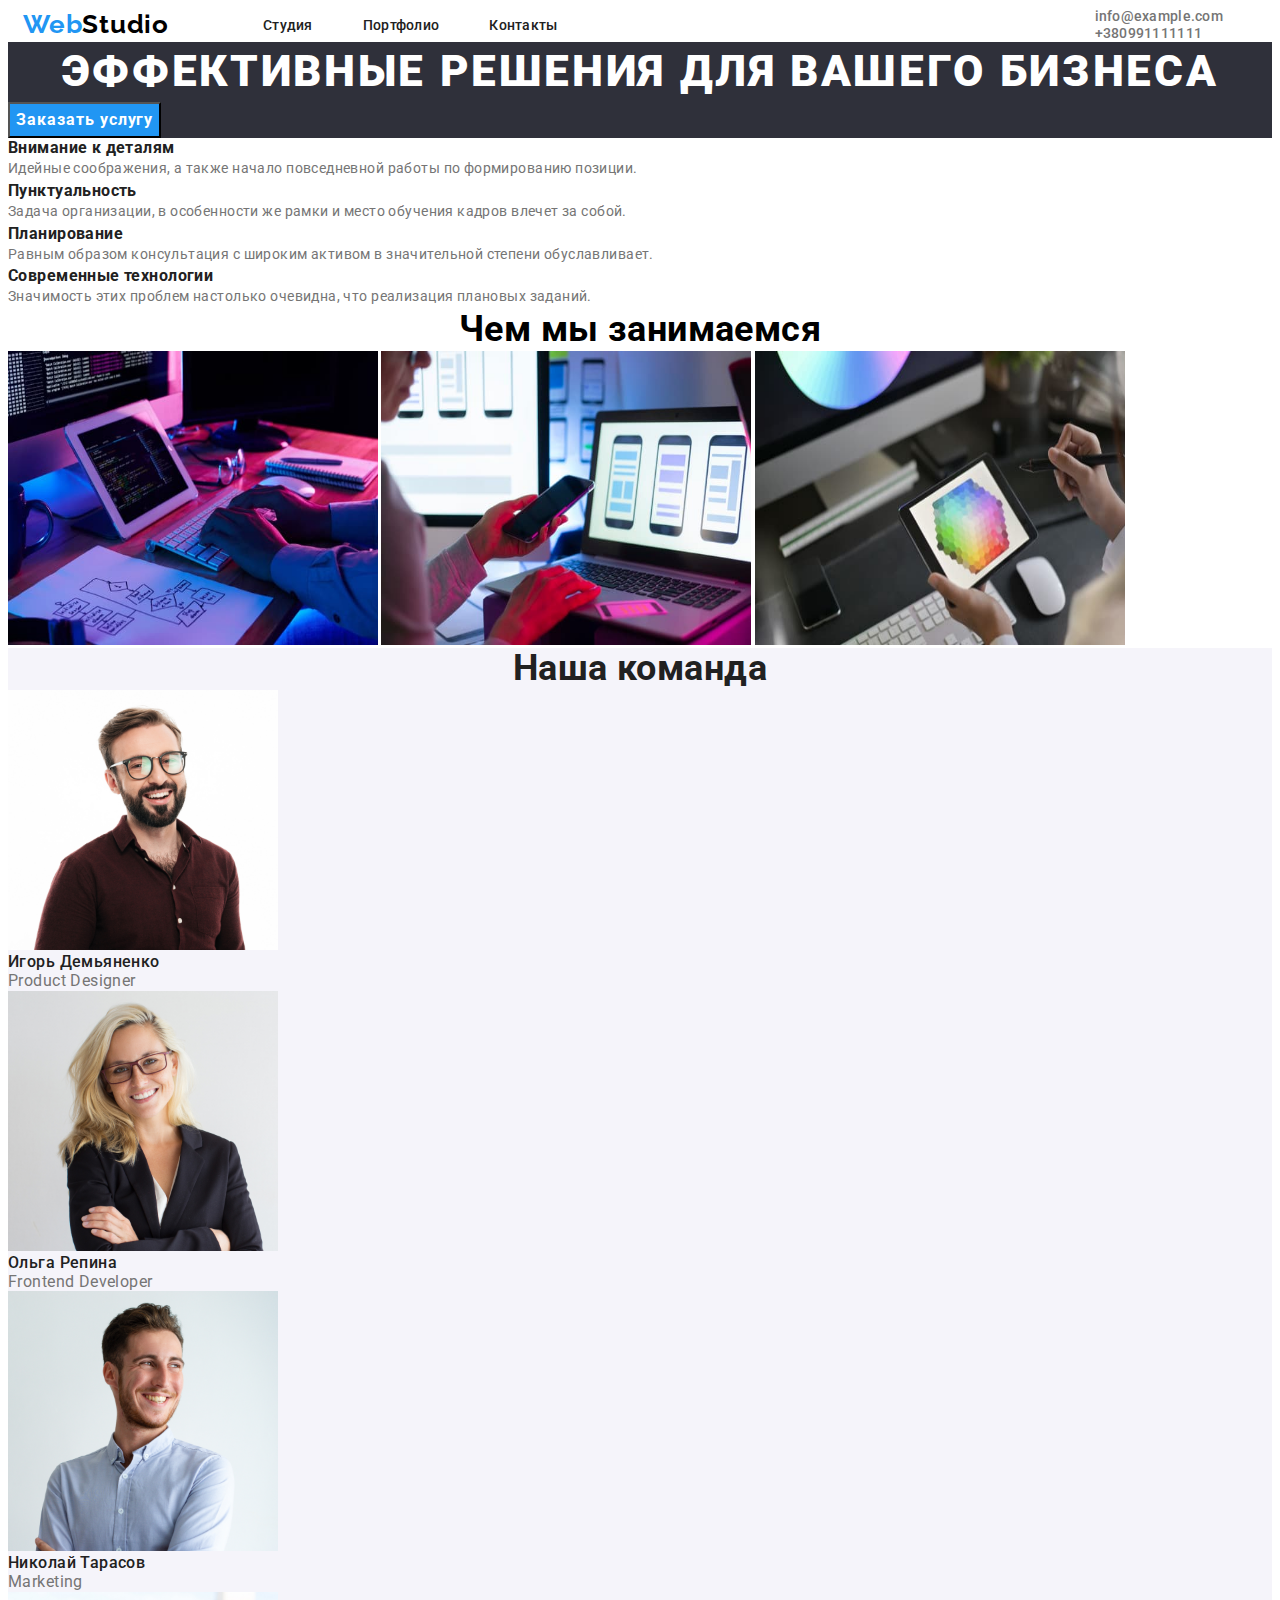
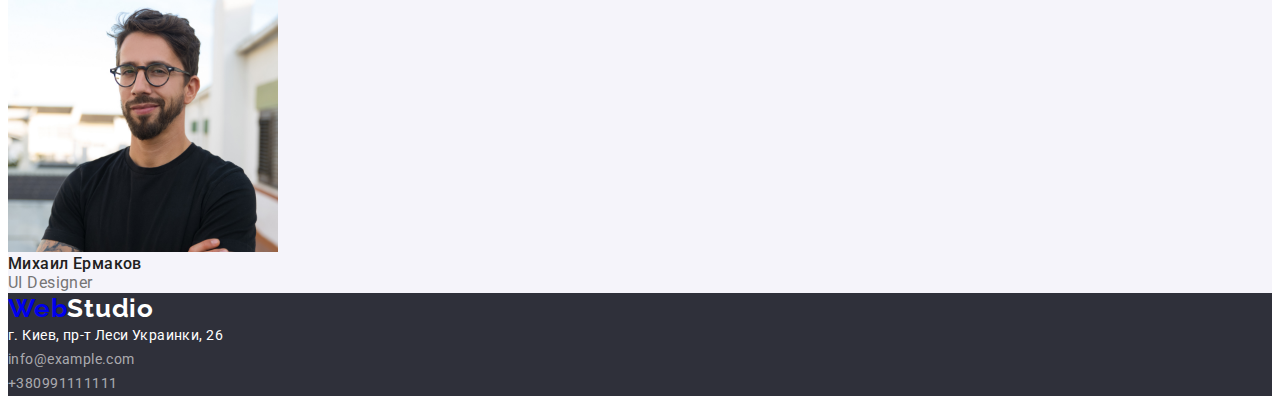
==== index.html @ d21d5ec2 "hw3" ====
<!DOCTYPE html>
<html lang="ru">
<head>
    <meta charset="UTF-8">
    <meta http-equiv="X-UA-Compatible" content="IE=edge">
    <meta name="viewport" content="width=device-width, initial-scale=1.0">
    <title>WebStudio</title>
    <link rel = "preconnect" href = "https://fonts.googleapis.com">
    <link rel = "preconnect" href = "https://fonts.gstatic.com" crossorigin>
    <link href = "https://fonts.googleapis.com/css2?family=Raleway:wght@700&family=Roboto:wght@400;500;700;900&display=swap" rel ="stylesheet">
    <link rel="stylesheet" href="https://cdnjs.cloudflare.com/ajax/libs/modern-normalize/1.1.0/modern-normalize.min.css" integrity="sha512-wpPYUAdjBVSE4KJnH1VR1HeZfpl1ub8YT/NKx4PuQ5NmX2tKuGu6U/JRp5y+Y8XG2tV+wKQpNHVUX03MfMFn9Q==" crossorigin="anonymous" referrerpolicy="no-referrer" />
    <link rel ="stylesheet" href="./css/styles.css">
</head>
<body class="page">
    <header class="page-header">
        <div class="container header-container">
            <nav class="header-navigation">
                <a href="/" > <span class="header-logo text">Web</span><span class="header-logo-title text">Studio</span>
                </a>
                <ul class="header-list list">
                    <li class="header-item"> 
                        <a href="index.html" class="header-list-item alert title item" > Студия</a> </li>
                    <li class="header-item"> 
                        <a href="portfolio.html" class="header-list-item alert title item" > Портфолио</a></li>
                    <li class="header-item"> 
                        <a href="" class="header-list-item alert title item" > Контакты</a> </li>
                </ul>
            </nav> 
            <div class="header-connect "> 
                <ul class="header-auth-list list">
                    <li class="auth-header-item"> 
                        <a href="mailto:info@example.com" class="header-mail alert success item">info@example.com
                        </a>
                    </li>
                    <li class="auth-header-item">
                        <a href="tel:+380991111111" class="header-tel alert success item">+380991111111
                        </a>
                    </li>     
                </ul>
            </div>
        </div>
    </header>
    <main>
        <div>
            <section class="hero">
                <h1 class="hero-title main table">Эффективные решения для вашего бизнеса</h1>
                <button class="main-btn link main weight table" type="button">Заказать услугу</button>   
            </section>
        </div>
        <section class="quality">
           <h2 class="visually-hidden">Качества</h2>
            <ul class="quality-list list">
                <li class="quality-item">
                    <h3 class="quality-title title  weight"> Внимание к деталям</h3>
                    <p class="quality-text success"> Идейные соображения, а также начало повседневной работы по формированию позиции.</p> 
                </li>
                <li class="quality-item"> 
                    <h3 class="quality-title title weight">Пунктуальность</h3>
                    <p class="quality-text success">Задача организации, в особенности же рамки и место обучения кадров влечет за собой.</p>
                </li>
                <li class="quality-item"> 
                    <h3 class="quality-title title weight">Планирование</h3>
                <p class="quality-text success">Равным образом консультация с широким активом в значительной степени обуславливает.</p>
                </li>
                <li class="quality-item">
                     <h3 class="quality-title title weight">Современные технологии</h3>
                <p class="quality-text success">Значимость этих проблем настолько очевидна, что реализация плановых заданий.</p>
                </li>
            </ul>
        </section>
        <section   class="about" >
            <h2 class="about-title weight">Чем мы занимаемся</h2>
            <ul class="about-list list">
                <li class="about-item">
                    <img src="images/photo1.jpg" alt="writing_code" width="370" height="294">
                    <img src="images/photo2.jpg" alt="application_development" width="370" height="294">
                    <img src="images/photo3.jpg" alt="design" width="370" height="294">
                </li>
            </ul>
        </section>
        <section class="team">
            <h2 class="team-title title weight">Наша команда</h2>
            <ul class="team-list list">
                <li class="team-item">
                    <img src="images/igor_demyanenko.jpg" alt="igor_demyanenko" width="270" height="260">
                    <h3 class="team-name-text link title">Игорь Демьяненко</h3>
                    <p class="position-item-text success link spacing">Product Designer</p>
                </li>
                <li class="team-item">
                    <img src="images/olga_repina.jpg" alt="olga_repina" width="270" height="260" >
                    <h3 class="team-name-text link title">Ольга Репина</h3>
                    <p class="position-item-text success link">Frontend Developer</p>
                </li> 
                <li class="team-item">
                    <img src="images/nikolai_tarasov.jpg" alt="nikolai_tarasov" width="270" height="260">
                    <h3 class="team-name-text link title">Николай Тарасов</h3>
                    <p class="position-item-text success link">Marketing</p>
                </li> 
                 <li class="team-item">
                    <img src="images/mihail_ermakov.jpg" alt="mihail_ermakov" width="270" height="260">
                    <h3 class="team-name-text link title">Михаил Ермаков</h3>
                    <p class="position-item-text success link">UI Designer</p>
                </li>
                
            </ul>
        </section>
    </main>
    <footer class="contacts">    
        <a href="/" class="contacts-link-title text"><span class="footer-logo text">Web</span><span class="footer-logo-title">Studio</span>
        </a>
            <address>
                <ul class="contacts-list list">
                    <li class="contacts-item">
                    <a href="" class="address-contacts-link main"> г. Киев, пр-т Леси Украинки, 26</a>      
                    </li>
                    <li class="contacts-item">
                        <a href="mailto:info@example.com" class="contacts-link">info@example.com</a>
                    </li>
                    <li class="contacts-item">
                        <a href="tel:+380991111111" class="contacts-link">+380991111111</a>
                    </li>
                </ul>  
            </address>
    </footer>
</body>
</html>
---- css/styles.css ----
:root {
    --header-logo-color: #2196F3;
    --footer-logo-color: rgba(0, 0, 0, 0.25);
    --header-studio-color: #000000;
    --main-title-color: #FFFFFF;
    --first-text-color: rgba(255, 255, 255, 0.6);
    --footer-studio-color:rgba(0, 0, 0, 0.25);
    --title-color: #212121;
    --text-color: #757575;
    --accent-color: #2196F3;
    --footer-accent-color: #FFFFFF;
    --footer-background-color: #2F303A;
    --hero-background-color: #2F303A;
    --title-background-color:#F5F4FA;
    --header-background-color: #FFFFFF;
}
p, h1, h2, h3, h4, h5, h6 {
    margin: 0;
}
ul {
    margin: 0;
    padding: 0;
}
button {
    cursor: pointer;
}
.container{
    width: 1200px;
    padding-left: 15px;
    padding-right: 15px;
    margin: 0, auto;
    
}

body{
    font-family: "Roboto", sans-serif;
    font-size: 14px;
    letter-spacing: 0.03em;
    background-color: var(--header-background-color);
}
.list {
    list-style: none;
    }
    a{
    text-decoration: none;
    }
.weight{
    font-weight: bold;
    }
.text{
    font-size: 26px;
    }
.link {
    font-size: 16px;
    }
.success{
    color: var(--text-color);
    }
.title{
    color: var(--title-color);
    }
.item{
    letter-spacing: 0.02em; 
    }
.table{
    letter-spacing: 0.06em;
    }
.main{
    color: var(--main-title-color)
    }    

/*--------HEADER*------*/
.header-navigation{
    display: flex;
    align-items: center;
}
.header-item{
    margin-right: 50px;
}
.header-item:last-child{
    margin-right: 0;
}
.header-list{
    display: flex;
}
.header-container{
    display: flex;
    align-items: center;

}
.header-logo{
    font-family:'Raleway';
    font-weight: bold;
    line-height: 1.19;
    letter-spacing: 0.03em;
    padding-top: 23px;
    padding-bottom: 23px;
    color: var(--header-logo-color)
    
}
.header-logo-title {
    font-family: 'Raleway';
    font-weight: bold;
    line-height: 1.19;
    letter-spacing: 0.03em;
    margin-right: 94px;
    padding-top: 23px;
    padding-bottom: 23px;
    color: var(--header-studio-color)
}
.page-header{
    background:var(--header-background-color);
}
.header-connect{
    margin-left: auto;
    display: flex; 
}
.header-list-item{
    font-weight: 500;
    font-size: 14px;
    line-height: 1.33;
}
.header-list-item:hover,
.header-list-item:focus {
    color: var(--accent-color);
}  
.header-mail {
    font-weight: 500;
    font-size: 14px;
    line-height: 1.14; 
}
.header-mail:hover,
.header-mail:focus{
    color: var(--accent-color);
}
.header-tel{
    font-weight: 500;
    font-size: 14px;
    line-height: 1.14;  
}
.header-tel:hover,
.header-tel:focus{
    color: var(--accent-color);
}

/*-------HERO------*/
.hero-title{
    font-weight: 900;
    font-size: 44px;
    line-height: 1.36;
    text-align: center;
    text-transform: uppercase;
}
.hero{
    background-color: var(--hero-background-color);
}
.main-btn {
    font-family: inherit;
    line-height: 1.87;
    display: flex;
    align-items: center;
    text-align: center;
}
.main-btn{ 
    cursor: pointer;
}
.main-btn {
   background-color: var(--accent-color);
}
.visually-hidden {
    position: absolute;
    white-space: nowrap;
    width: 1px;
    height: 1px;
    overflow: hidden;
    border: 0;
    padding: 0;
    clip: rect(0 0 0 0);
    clip-path: inset(50%);
    margin: -1px;
  }
/*--------Quality-------*/
}
.quality-title{
    line-height: 1.14;
    text-transform: uppercase;
}
.quality-text{
    font-weight: normal;
    line-height: 1.71;
}
.about-title{
    font-size: 36px;
    line-height: 1.16;
    text-align: center;
}
/*--------------TEAM------------------*/
.team-title{
    font-size: 36px;
    line-height: 1.16;
    text-align: center;
}
.team-name-text { 
    font-weight: 500;
    line-height: 1.18;
}
.position-item-text{
    font-weight: normal;
    line-height: 1.18;
}
.team{
    background: var(--title-background-color)
}
/*--------------CONTACTS-------------*/
.contacts-link-title{
    background-color: var(--footer-background-color);
}
.studio-title{
    line-height: 1.19;
}
.footer-logo{
    font-family:'Raleway';
    font-weight: bold;
    font-size: 26px;
    line-height: 1.19;
    letter-spacing: 0.03em;
    color:var(--header-logo-color)
    text-shadow: 0px 4px 4px var(--footer-logo-color)
}
.footer-logo-title{
    font-family:'Raleway';
    font-weight: bold;
    font-size: 26px;
    line-height: 1.19;
    letter-spacing: 0.03em;
    color:var(--main-title-color)
}
.address-contacts-link{
    font-family: inherit;
    font-style: normal;
    font-size: 14px;
    letter-spacing:0.03em;
    line-height: 1.71;
}
.contacts-link{
    font-family: inherit;
    font-style: normal;
    font-size: 14px;
    letter-spacing:0.03em;
    line-height: 1.71;
    color: var(--first-text-color)
}
.contacts-link:hover,
.contacts-link:focus{
    color: var(--footer-accent-color);
}
.contacts{
    background-color: var(--footer-background-color);
}



/*---------Portfolio----------*/
.main-link-btn {
    font-family: inherit;
    font-weight: 500;
    line-height: 1.62;
    text-align: center;
    }
    .main-link-btn{
    cursor: pointer;
}
.main-link-btn {
    background-color:var(--title-background-color)
}
.main-link-btn:hover,
.main-link-btn:focus{
    background-color: var(--accent-color);
}
.main-link-btn:focus,
.main-link-btn:hover{
    color:var(--main-title-color)
}
.portfolio-title{
    font-weight: bold;
    font-size: 18px;
    line-height: 2.00;
}
.portfolio-text{
    font-weight: normal;
    line-height: 1.87;
}
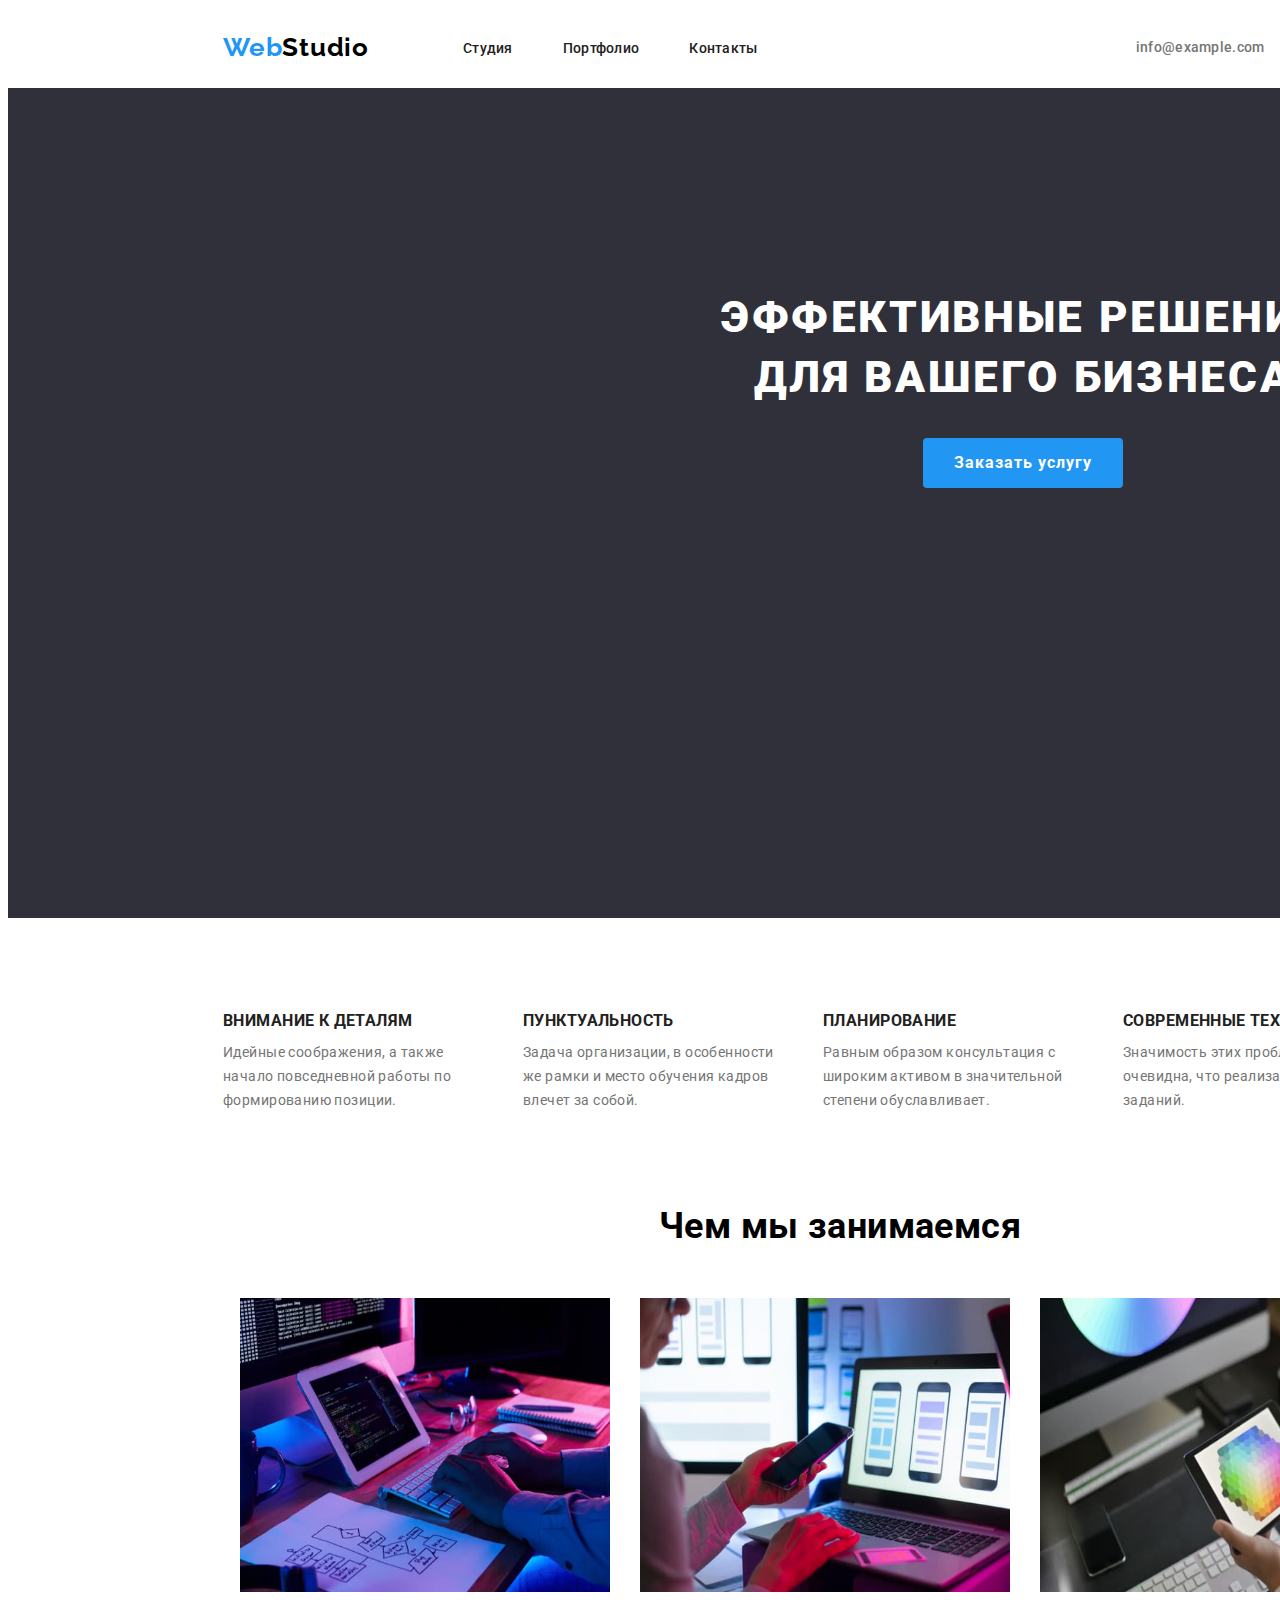
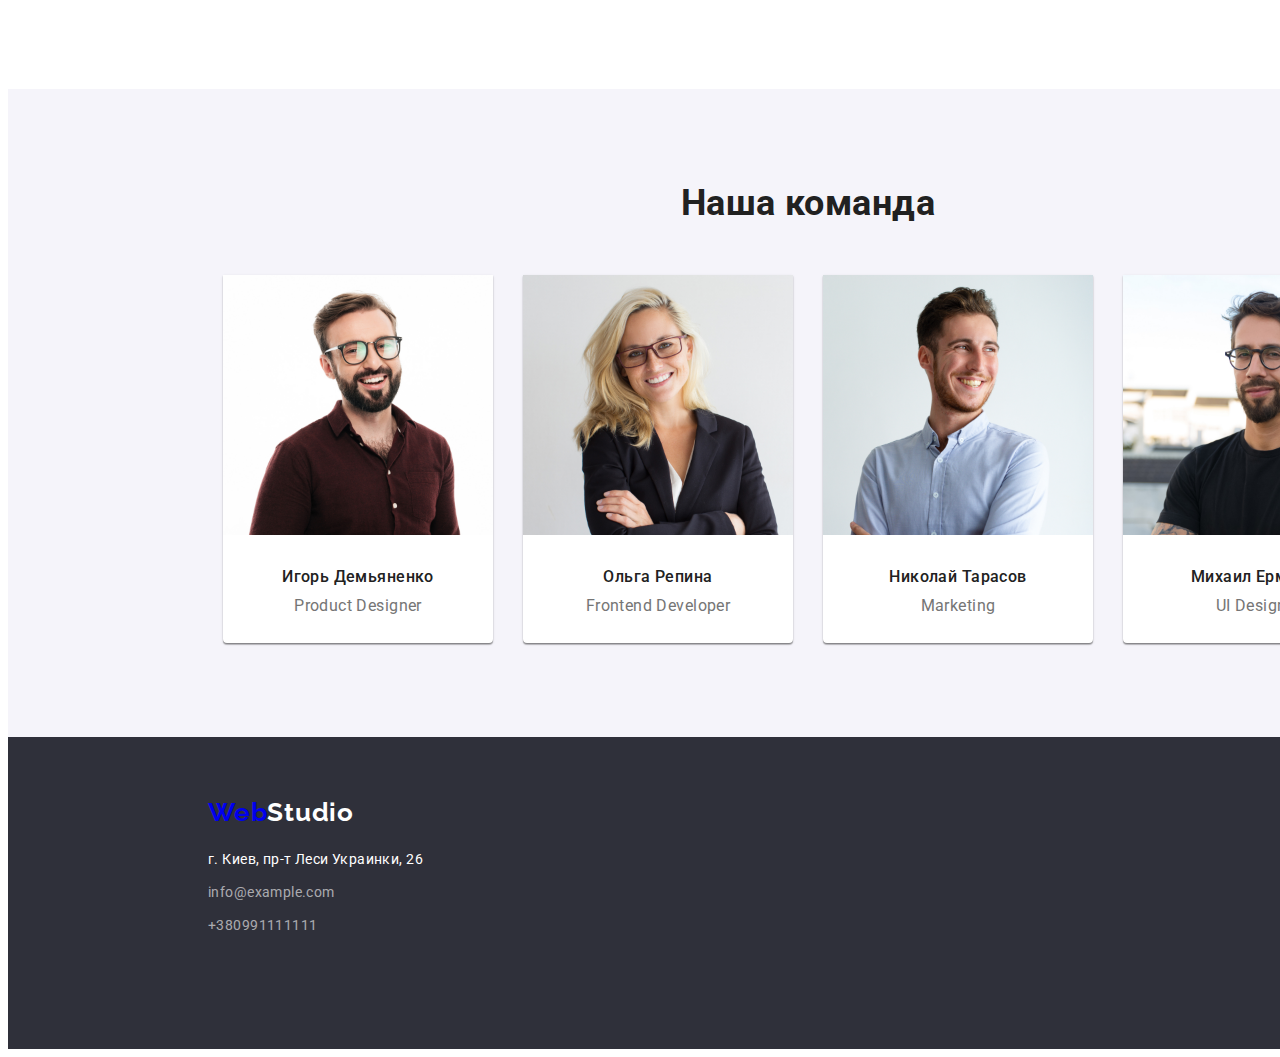
==== commit 96289f78: "ss" ====
--- a/index.html
+++ b/index.html
@@ -15,8 +15,10 @@
     <header class="page-header">
         <div class="container header-container">
             <nav class="header-navigation">
-                <a href="/" > <span class="header-logo text">Web</span><span class="header-logo-title text">Studio</span>
-                </a>
+                <div class="position-logo">
+                    <a href="/" > <span class="header-logo text">Web</span><span class="header-logo-title text">Studio</span>
+                    </a>
+                </div>
                 <ul class="header-list list">
                     <li class="header-item"> 
                         <a href="index.html" class="header-list-item alert title item" > Студия</a> </li>
@@ -41,86 +43,97 @@
         </div>
     </header>
     <main>
-        <div>
             <section class="hero">
-                <h1 class="hero-title main table">Эффективные решения для вашего бизнеса</h1>
-                <button class="main-btn link main weight table" type="button">Заказать услугу</button>   
+                <div class="container hero-container">
+                    <h1 class="hero-title main table">Эффективные решения для вашего бизнеса</h1>
+                    <button class="main-btn link main weight table" type="button">Заказать услугу</button>   
+                </div>
             </section>
-        </div>
         <section class="quality">
-           <h2 class="visually-hidden">Качества</h2>
-            <ul class="quality-list list">
-                <li class="quality-item">
-                    <h3 class="quality-title title  weight"> Внимание к деталям</h3>
-                    <p class="quality-text success"> Идейные соображения, а также начало повседневной работы по формированию позиции.</p> 
-                </li>
-                <li class="quality-item"> 
-                    <h3 class="quality-title title weight">Пунктуальность</h3>
-                    <p class="quality-text success">Задача организации, в особенности же рамки и место обучения кадров влечет за собой.</p>
-                </li>
-                <li class="quality-item"> 
-                    <h3 class="quality-title title weight">Планирование</h3>
-                <p class="quality-text success">Равным образом консультация с широким активом в значительной степени обуславливает.</p>
-                </li>
-                <li class="quality-item">
-                     <h3 class="quality-title title weight">Современные технологии</h3>
-                <p class="quality-text success">Значимость этих проблем настолько очевидна, что реализация плановых заданий.</p>
-                </li>
-            </ul>
+            <div class="container">
+                <h2 class="visually-hidden">Качества</h2>
+                    <ul class="quality-list list">
+                        <li class="quality-item">
+                            <h3 class="quality-title title  weight"> Внимание к деталям</h3>
+                            <p class="quality-text success"> Идейные соображения, а также начало повседневной работы по формированию позиции.</p> 
+                        </li>
+                        <li class="quality-item"> 
+                            <h3 class="quality-title title weight">Пунктуальность</h3>
+                            <p class="quality-text success">Задача организации, в особенности же рамки и место обучения кадров влечет за собой.</p>
+                        </li>
+                        <li class="quality-item"> 
+                            <h3 class="quality-title title weight">Планирование</h3>
+                        <p class="quality-text success">Равным образом консультация с широким активом в значительной степени обуславливает.</p>
+                        </li>
+                        <li class="quality-item">
+                            <h3 class="quality-title title weight">Современные технологии</h3>
+                        <p class="quality-text success">Значимость этих проблем настолько очевидна, что реализация плановых заданий.</p>
+                        </li>
+                    </ul> 
+            </div>
         </section>
         <section   class="about" >
-            <h2 class="about-title weight">Чем мы занимаемся</h2>
-            <ul class="about-list list">
-                <li class="about-item">
-                    <img src="images/photo1.jpg" alt="writing_code" width="370" height="294">
-                    <img src="images/photo2.jpg" alt="application_development" width="370" height="294">
-                    <img src="images/photo3.jpg" alt="design" width="370" height="294">
-                </li>
-            </ul>
+            <div class="container">
+                <h2 class="about-title weight">Чем мы занимаемся</h2>
+                <ul class="about-list list">
+                    <li class="about-item">
+                        <img src="images/photo1.jpg" alt="writing_code" width="370" height="294">
+                    </li>
+                    <li class="about-item">
+                        <img src="images/photo2.jpg" alt="application_development" width="370" height="294">
+                    </li>  
+                    <li class="about-item">
+                        <img src="images/photo3.jpg" alt="design" width="370" height="294">
+                    </li>
+                </ul>
+            </div>
         </section>
         <section class="team">
-            <h2 class="team-title title weight">Наша команда</h2>
-            <ul class="team-list list">
-                <li class="team-item">
-                    <img src="images/igor_demyanenko.jpg" alt="igor_demyanenko" width="270" height="260">
-                    <h3 class="team-name-text link title">Игорь Демьяненко</h3>
-                    <p class="position-item-text success link spacing">Product Designer</p>
-                </li>
-                <li class="team-item">
-                    <img src="images/olga_repina.jpg" alt="olga_repina" width="270" height="260" >
-                    <h3 class="team-name-text link title">Ольга Репина</h3>
-                    <p class="position-item-text success link">Frontend Developer</p>
-                </li> 
-                <li class="team-item">
-                    <img src="images/nikolai_tarasov.jpg" alt="nikolai_tarasov" width="270" height="260">
-                    <h3 class="team-name-text link title">Николай Тарасов</h3>
-                    <p class="position-item-text success link">Marketing</p>
-                </li> 
-                 <li class="team-item">
-                    <img src="images/mihail_ermakov.jpg" alt="mihail_ermakov" width="270" height="260">
-                    <h3 class="team-name-text link title">Михаил Ермаков</h3>
-                    <p class="position-item-text success link">UI Designer</p>
-                </li>
-                
-            </ul>
+            <div class="container fons-container">
+                <h2 class="team-title title weight">Наша команда</h2>
+                <ul class="team-list list">
+                    <li class="team-item">
+                        <img src="images/igor_demyanenko.jpg" alt="igor_demyanenko" width="270" height="260">
+                        <h3 class="team-name-text link title">Игорь Демьяненко</h3>
+                        <p class="position-item-text success link spacing">Product Designer</p>
+                    </li>
+                    <li class="team-item">
+                        <img src="images/olga_repina.jpg" alt="olga_repina" width="270" height="260" >
+                        <h3 class="team-name-text link title">Ольга Репина</h3>
+                        <p class="position-item-text success link">Frontend Developer</p>
+                    </li> 
+                    <li class="team-item">
+                        <img src="images/nikolai_tarasov.jpg" alt="nikolai_tarasov" width="270" height="260">
+                        <h3 class="team-name-text link title">Николай Тарасов</h3>
+                        <p class="position-item-text success link">Marketing</p>
+                    </li> 
+                    <li class="team-item">
+                        <img src="images/mihail_ermakov.jpg" alt="mihail_ermakov" width="270" height="260">
+                        <h3 class="team-name-text link title">Михаил Ермаков</h3>
+                        <p class="position-item-text success link">UI Designer</p>
+                    </li>
+                </ul>
+            </div>
         </section>
     </main>
-    <footer class="contacts">    
-        <a href="/" class="contacts-link-title text"><span class="footer-logo text">Web</span><span class="footer-logo-title">Studio</span>
-        </a>
-            <address>
-                <ul class="contacts-list list">
-                    <li class="contacts-item">
-                    <a href="" class="address-contacts-link main"> г. Киев, пр-т Леси Украинки, 26</a>      
-                    </li>
-                    <li class="contacts-item">
-                        <a href="mailto:info@example.com" class="contacts-link">info@example.com</a>
-                    </li>
-                    <li class="contacts-item">
-                        <a href="tel:+380991111111" class="contacts-link">+380991111111</a>
-                    </li>
-                </ul>  
-            </address>
+    <footer class="contacts">  
+        <div class="container">
+            <a href="/" class="contacts-link-title text"><span class="footer-logo text">Web</span><span class="footer-logo-title">Studio</span>
+            </a>
+                <address>
+                    <ul class="contacts-list list">
+                        <li class="contacts-item">
+                        <a href="" class="address-contacts-link main"> г. Киев, пр-т Леси Украинки, 26</a>      
+                        </li>
+                        <li class="contacts-item">
+                            <a href="mailto:info@example.com" class="contacts-link">info@example.com</a>
+                        </li>
+                        <li class="contacts-item">
+                            <a href="tel:+380991111111" class="contacts-link">+380991111111</a>
+                        </li>
+                    </ul>  
+                </address>
+        </div>  
     </footer>
 </body>
 </html>--- a/css/styles.css
+++ b/css/styles.css
@@ -26,9 +26,10 @@
 }
 .container{
     width: 1200px;
-    padding-left: 15px;
-    padding-right: 15px;
-    margin: 0, auto;
+    padding-left:0 15px;
+    padding-right:0 15px;
+    margin: 0 auto;
+  
     
 }
 
@@ -41,7 +42,7 @@
 .list {
     list-style: none;
     }
-    a{
+a {
     text-decoration: none;
     }
 .weight{
@@ -67,7 +68,7 @@
     }
 .main{
     color: var(--main-title-color)
-    }    
+    }     
 
 /*--------HEADER*------*/
 .header-navigation{
@@ -86,17 +87,19 @@
 .header-container{
     display: flex;
     align-items: center;
-
+    margin-left: 215px;
+    margin-right: 215px;
+}
+.position-logo{
+    margin-top: 24px;
+    margin-bottom: 25px;
 }
 .header-logo{
     font-family:'Raleway';
     font-weight: bold;
     line-height: 1.19;
     letter-spacing: 0.03em;
-    padding-top: 23px;
-    padding-bottom: 23px;
-    color: var(--header-logo-color)
-    
+    color: var(--header-logo-color)  
 }
 .header-logo-title {
     font-family: 'Raleway';
@@ -110,24 +113,35 @@
 }
 .page-header{
     background:var(--header-background-color);
+    height: 80px;
 }
 .header-connect{
     margin-left: auto;
     display: flex; 
 }
+.header-list{
+    align-items: center;
+}
 .header-list-item{
     font-weight: 500;
     font-size: 14px;
     line-height: 1.33;
+
 }
 .header-list-item:hover,
 .header-list-item:focus {
     color: var(--accent-color);
 }  
+.header-auth-list{
+    display: flex;
+}
+
 .header-mail {
     font-weight: 500;
     font-size: 14px;
     line-height: 1.14; 
+    display: flex;
+    margin-right: 51px;
 }
 .header-mail:hover,
 .header-mail:focus{
@@ -136,7 +150,8 @@
 .header-tel{
     font-weight: 500;
     font-size: 14px;
-    line-height: 1.14;  
+    line-height: 1.14; 
+    display: flex; 
 }
 .header-tel:hover,
 .header-tel:focus{
@@ -144,28 +159,45 @@
 }
 
 /*-------HERO------*/
+  
+.hero-container{
+    padding-top: 200px;
+    padding-right: 215px;
+    padding-bottom: 30px;
+    padding-left: 215px;
+    background-color: var(--hero-background-color);
+    width: 1600px;
+    height: 600px;
+    
+    
+}
 .hero-title{
     font-weight: 900;
     font-size: 44px;
     line-height: 1.36;
     text-align: center;
     text-transform: uppercase;
-}
-.hero{
-    background-color: var(--hero-background-color);
+    align-items: center;
+    display: block;
+    margin: 0 auto;
+    max-width: 696px;
+    height: 120px;
 }
 .main-btn {
     font-family: inherit;
     line-height: 1.87;
-    display: flex;
-    align-items: center;
-    text-align: center;
-}
-.main-btn{ 
-    cursor: pointer;
+    align-items: center;
+    display: block;
+    margin: 0 auto ;
+    min-width: 200px;
+    height: 50px;
+    margin-top:  30px;
+    border-radius: 4px;
+    border: none;
+    cursor: pointer; 
 }
 .main-btn {
-   background-color: var(--accent-color);
+   background-color: var(--accent-color);   
 }
 .visually-hidden {
     position: absolute;
@@ -180,43 +212,112 @@
     margin: -1px;
   }
 /*--------Quality-------*/
+.quality{
+    padding-top: 94px;
+    padding-bottom: 94px;
+    margin-left: 215px;
+    margin-right: 215px;
+}
+.quality-list{
+    display: flex;
+}
+.quality-item:not(:last-child) {
+margin-right: 30px;
 }
 .quality-title{
     line-height: 1.14;
     text-transform: uppercase;
+    margin-bottom: 10px;
 }
 .quality-text{
     font-weight: normal;
     line-height: 1.71;
-}
+    max-width: 270px;
+}
+/*--------------ABOUT-----------------*/
+
 .about-title{
     font-size: 36px;
     line-height: 1.16;
     text-align: center;
-}
+    margin-bottom: 50px;
+    margin-left: 400px;
+
+}
+.about-list {
+    display: flex;
+    margin-left: 200px;
+    margin-right: 215px;
+}
+.about-item:not(:last-child) {
+    margin-right: 30px; 
+}
+.about-item{
+    padding-bottom: 94px;
+}
+
 /*--------------TEAM------------------*/
+
+.team{
+    
+}
+.fons-container{
+    width: 1600px;
+    height: 648px;  
+    background: var(--title-background-color)
+    
+}
+.team-list{
+    display: flex;
+    margin-left: 215px;
+    margin-right: 200px;
+    
+}
+.team-item:not(:last-child) {
+    margin-right: 30px;
+}
+.team-item{  
+    height: 368px;
+    background: var(--main-title-color);
+    box-shadow: 0px 1px 3px rgba(0, 0, 0, 0.12), 0px 1px 1px rgba(0, 0, 0, 0.14), 0px 2px 1px rgba(0, 0, 0, 0.2), 0px 1px 1px rgba(0, 0, 0, 0.14);
+    border-radius: 0px 0px 4px 4px;
+    
+}
 .team-title{
     font-size: 36px;
     line-height: 1.16;
     text-align: center;
+    align-items: center;
+    padding-top: 94px;
+    padding-right: 453px;
+    padding-bottom: 50px;
+    padding-left: 453px;
+   
 }
 .team-name-text { 
     font-weight: 500;
     line-height: 1.18;
+    text-align: center;
+    padding-top: 30px;
 }
 .position-item-text{
     font-weight: normal;
     line-height: 1.18;
-}
-.team{
-    background: var(--title-background-color)
-}
+    text-align: center;
+    padding-top: 10px;
+}
+
 /*--------------CONTACTS-------------*/
+.contacts{
+    width: 1600px;
+    height: 252px;
+    padding-top: 60px;
+    margin-right: 215px;
+    
+    background-color: var(--footer-background-color);
+}
 .contacts-link-title{
     background-color: var(--footer-background-color);
-}
-.studio-title{
-    line-height: 1.19;
 }
 .footer-logo{
     font-family:'Raleway';
@@ -224,6 +325,7 @@
     font-size: 26px;
     line-height: 1.19;
     letter-spacing: 0.03em;
+    
     color:var(--header-logo-color)
     text-shadow: 0px 4px 4px var(--footer-logo-color)
 }
@@ -235,12 +337,22 @@
     letter-spacing: 0.03em;
     color:var(--main-title-color)
 }
+.contacts-list{
+    padding-top: 20px;
+    
+}
+.contacts-item{
+    margin-bottom: 9px;
+}
 .address-contacts-link{
     font-family: inherit;
     font-style: normal;
     font-size: 14px;
     letter-spacing:0.03em;
+    width: 231px;
     line-height: 1.71;
+    display: block;
+    
 }
 .contacts-link{
     font-family: inherit;
@@ -248,45 +360,111 @@
     font-size: 14px;
     letter-spacing:0.03em;
     line-height: 1.71;
+    margin-bottom: 9px;
+    
     color: var(--first-text-color)
 }
 .contacts-link:hover,
 .contacts-link:focus{
     color: var(--footer-accent-color);
 }
-.contacts{
-    background-color: var(--footer-background-color);
-}
+
 
 
 
 /*---------Portfolio----------*/
+.portfolio{
+    width: 1170px;
+    margin-top: 94px;
+    margin-right: 215px;
+    
+}
+.main-list{
+    display: flex;
+    width: 611px;
+    margin-bottom: 50px;
+    padding-left: 495px; 
+}
+
 .main-link-btn {
     font-family: inherit;
     font-weight: 500;
     line-height: 1.62;
     text-align: center;
-    }
-    .main-link-btn{
-    cursor: pointer;
+    align-items: center;
+    display: flex;
+    display: block;
+    max-width: 145px;
+    height: 38px;
+    
+   
+}
+.main-link-btn{
+    padding-top: 6px;
+    padding-right: 22px;
+    padding-bottom: 6px;
+    padding-left: 22px;
+    margin-right: 8px;
+    cursor: pointer; 
+    border-radius: 4px; 
 }
 .main-link-btn {
     background-color:var(--title-background-color)
 }
 .main-link-btn:hover,
 .main-link-btn:focus{
-    background-color: var(--accent-color);
+    background-color: var(--accent-color); 
 }
 .main-link-btn:focus,
 .main-link-btn:hover{
-    color:var(--main-title-color)
+    color:var(--main-title-color)  
+}
+.main-portfolio-list{
+    margin-left: 215px;
+}
+.portfolio-bloc1{
+    display: flex;
+}
+.portfolio-bloc2{
+    
+    display: flex;
+}
+.portfolio-bloc3{
+    margin-bottom: 94px;
+    display: flex;
+}
+.portfolio-frame{
+    width: 370px;
+    margin-right: 30px;
+    margin-bottom: 30px;
+    
+    background: var(--main-title-color);
+    border: 1px solid #EEEEEE;
+    box-sizing: border-box;
+}
+.portfolio-item{
+    
+    
 }
 .portfolio-title{
     font-weight: bold;
     font-size: 18px;
     line-height: 2.00;
+    width: 350px;
+    height: 36px;
+    display: flex;
+    display: block;
+    padding-top: 20px;
+    padding-right: 24px;
+    padding-bottom: 20px;
+    padding-right: 24px;
 }
 .portfolio-text{
     font-weight: normal;
     line-height: 1.87;
+    display: flex;
+    padding-top: 20px;
+    padding-right: 24px;
+    padding-bottom: 20px;
+    padding-right: 24px;
 }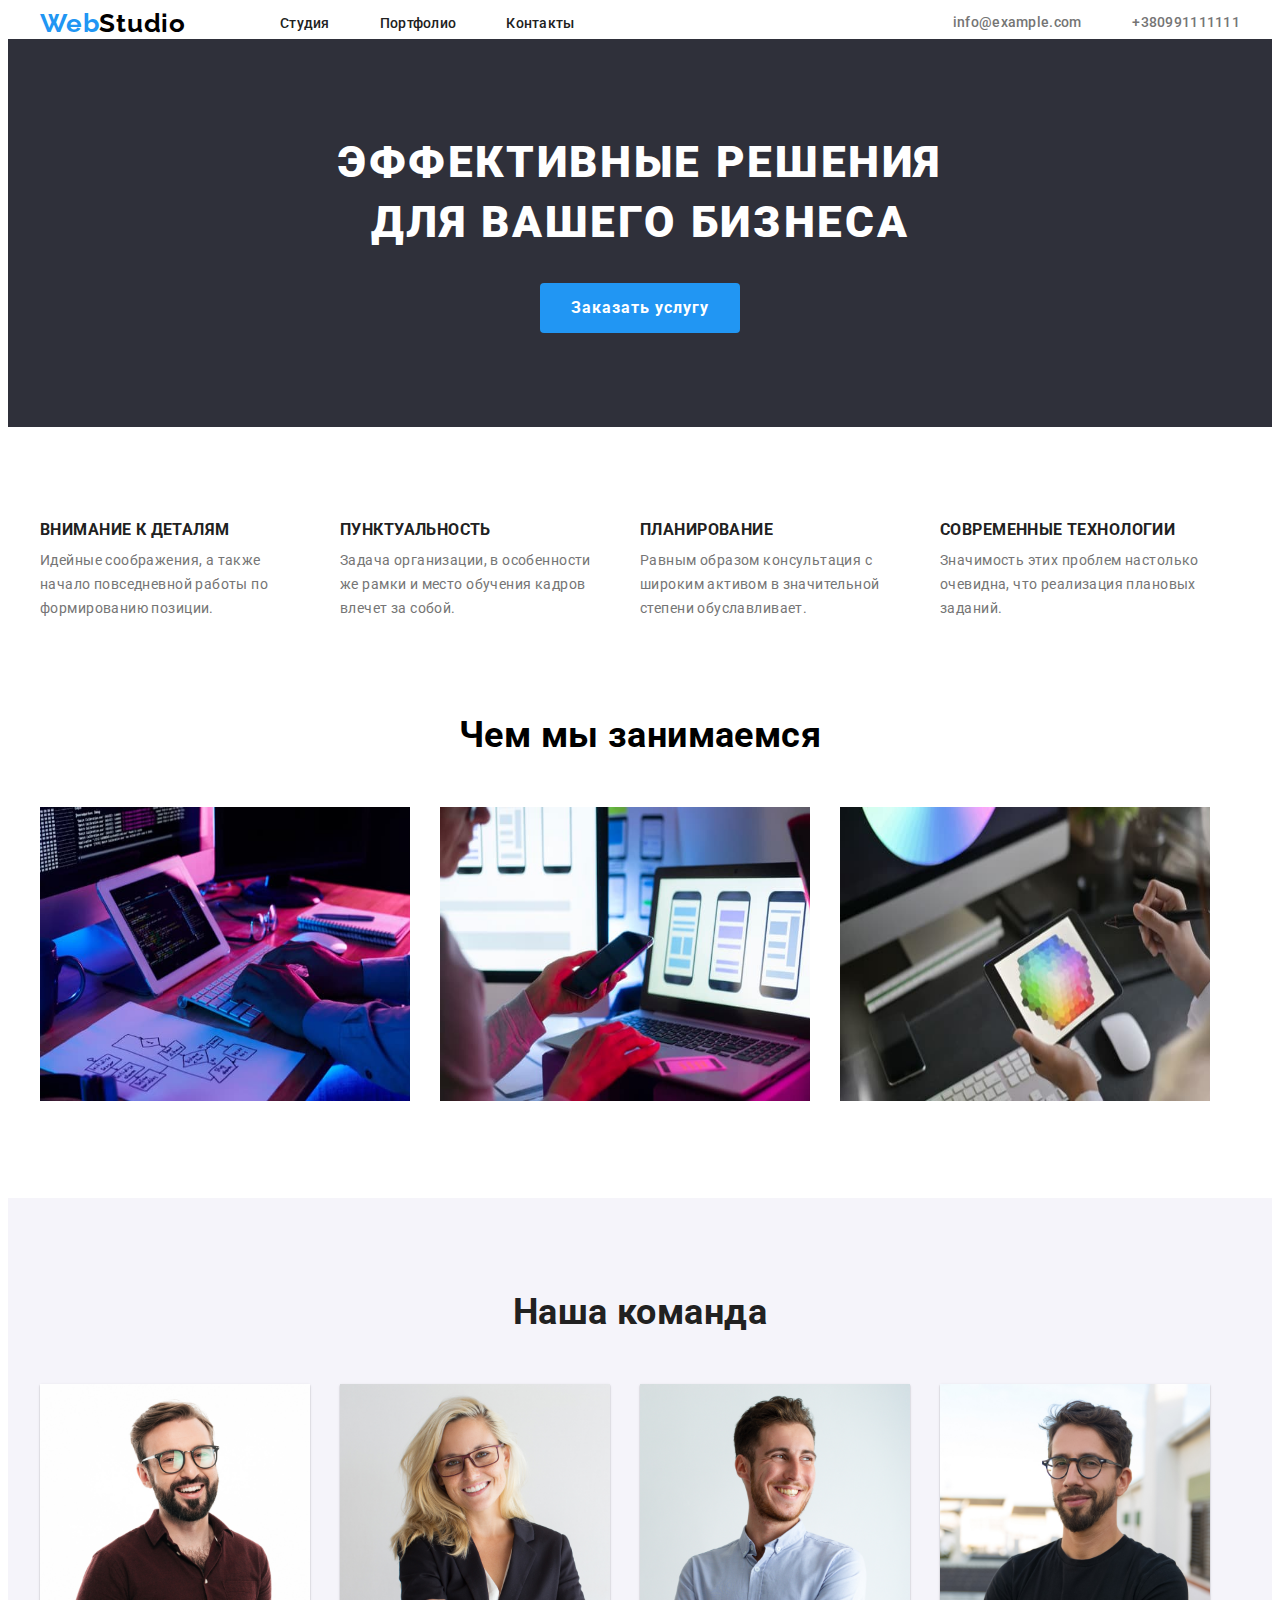
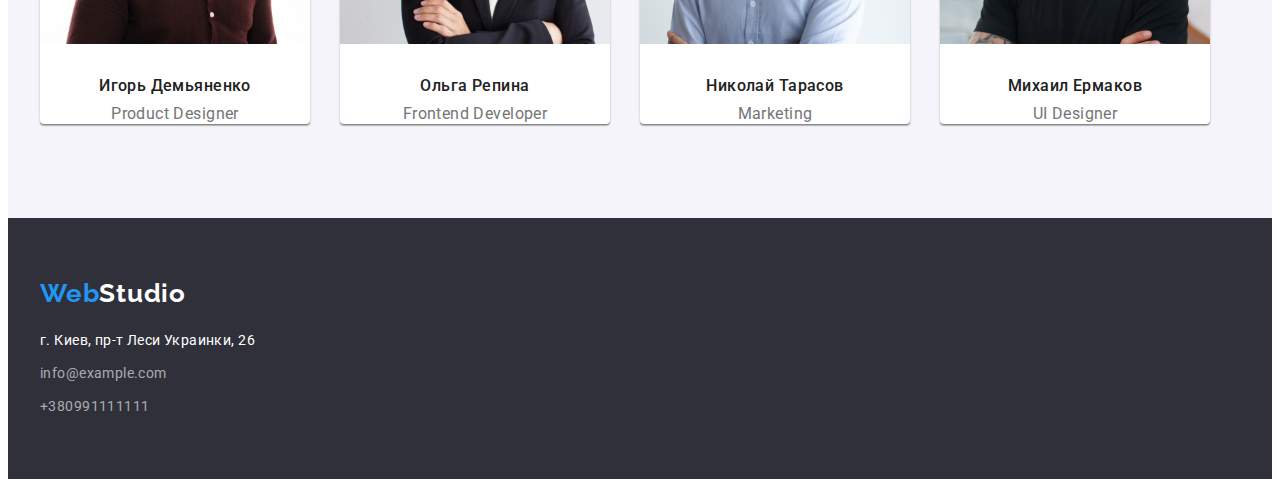
==== commit ca031a03: "hw-3last" ====
--- a/index.html
+++ b/index.html
@@ -15,10 +15,8 @@
     <header class="page-header">
         <div class="container header-container">
             <nav class="header-navigation">
-                <div class="position-logo">
                     <a href="/" > <span class="header-logo text">Web</span><span class="header-logo-title text">Studio</span>
                     </a>
-                </div>
                 <ul class="header-list list">
                     <li class="header-item"> 
                         <a href="index.html" class="header-list-item alert title item" > Студия</a> </li>
@@ -28,7 +26,6 @@
                         <a href="" class="header-list-item alert title item" > Контакты</a> </li>
                 </ul>
             </nav> 
-            <div class="header-connect "> 
                 <ul class="header-auth-list list">
                     <li class="auth-header-item"> 
                         <a href="mailto:info@example.com" class="header-mail alert success item">info@example.com
@@ -39,7 +36,6 @@
                         </a>
                     </li>     
                 </ul>
-            </div>
         </div>
     </header>
     <main>
@@ -49,7 +45,7 @@
                     <button class="main-btn link main weight table" type="button">Заказать услугу</button>   
                 </div>
             </section>
-        <section class="quality">
+        <section class="quality section">
             <div class="container">
                 <h2 class="visually-hidden">Качества</h2>
                     <ul class="quality-list list">
@@ -72,7 +68,7 @@
                     </ul> 
             </div>
         </section>
-        <section   class="about" >
+        <section   class="about section" >
             <div class="container">
                 <h2 class="about-title weight">Чем мы занимаемся</h2>
                 <ul class="about-list list">
@@ -88,8 +84,8 @@
                 </ul>
             </div>
         </section>
-        <section class="team">
-            <div class="container fons-container">
+        <section class="team section">
+            <div class="container">
                 <h2 class="team-title title weight">Наша команда</h2>
                 <ul class="team-list list">
                     <li class="team-item">
@@ -116,7 +112,7 @@
             </div>
         </section>
     </main>
-    <footer class="contacts">  
+    <footer class="contacts ">  
         <div class="container">
             <a href="/" class="contacts-link-title text"><span class="footer-logo text">Web</span><span class="footer-logo-title">Studio</span>
             </a>
--- a/css/styles.css
+++ b/css/styles.css
@@ -26,13 +26,9 @@
 }
 .container{
     width: 1200px;
-    padding-left:0 15px;
-    padding-right:0 15px;
-    margin: 0 auto;
-  
-    
-}
-
+    padding:0 15px;
+    margin: 0 auto;  
+}
 body{
     font-family: "Roboto", sans-serif;
     font-size: 14px;
@@ -68,8 +64,11 @@
     }
 .main{
     color: var(--main-title-color)
-    }     
-
+    }  
+ .section{
+    padding-top: 94px;
+    padding-bottom: 94px;   
+    }  
 /*--------HEADER*------*/
 .header-navigation{
     display: flex;
@@ -87,12 +86,6 @@
 .header-container{
     display: flex;
     align-items: center;
-    margin-left: 215px;
-    margin-right: 215px;
-}
-.position-logo{
-    margin-top: 24px;
-    margin-bottom: 25px;
 }
 .header-logo{
     font-family:'Raleway';
@@ -113,11 +106,6 @@
 }
 .page-header{
     background:var(--header-background-color);
-    height: 80px;
-}
-.header-connect{
-    margin-left: auto;
-    display: flex; 
 }
 .header-list{
     align-items: center;
@@ -126,16 +114,15 @@
     font-weight: 500;
     font-size: 14px;
     line-height: 1.33;
-
 }
 .header-list-item:hover,
 .header-list-item:focus {
     color: var(--accent-color);
 }  
 .header-auth-list{
-    display: flex;
-}
-
+    margin-left: auto;
+    display: flex;
+}
 .header-mail {
     font-weight: 500;
     font-size: 14px;
@@ -157,19 +144,14 @@
 .header-tel:focus{
     color: var(--accent-color);
 }
-
 /*-------HERO------*/
-  
+.hero{
+    padding-top:94px ;
+    padding-bottom:94px ;
+    background-color: var(--hero-background-color);
+}
 .hero-container{
-    padding-top: 200px;
-    padding-right: 215px;
-    padding-bottom: 30px;
-    padding-left: 215px;
-    background-color: var(--hero-background-color);
-    width: 1600px;
-    height: 600px;
-    
-    
+    justify-content: center;
 }
 .hero-title{
     font-weight: 900;
@@ -178,10 +160,9 @@
     text-align: center;
     text-transform: uppercase;
     align-items: center;
-    display: block;
+    display: block;  
     margin: 0 auto;
     max-width: 696px;
-    height: 120px;
 }
 .main-btn {
     font-family: inherit;
@@ -213,13 +194,11 @@
   }
 /*--------Quality-------*/
 .quality{
-    padding-top: 94px;
-    padding-bottom: 94px;
-    margin-left: 215px;
-    margin-right: 215px;
+    padding-bottom: 0;
 }
 .quality-list{
     display: flex;
+   
 }
 .quality-item:not(:last-child) {
 margin-right: 30px;
@@ -235,64 +214,43 @@
     max-width: 270px;
 }
 /*--------------ABOUT-----------------*/
-
 .about-title{
     font-size: 36px;
     line-height: 1.16;
     text-align: center;
+    justify-content: center;
     margin-bottom: 50px;
-    margin-left: 400px;
-
 }
 .about-list {
     display: flex;
-    margin-left: 200px;
-    margin-right: 215px;
 }
 .about-item:not(:last-child) {
     margin-right: 30px; 
 }
 .about-item{
+}
+/*--------------TEAM------------------*/
+.team{
+    padding-top: 94px;
     padding-bottom: 94px;
-}
-
-/*--------------TEAM------------------*/
-
-.team{
-    
-}
-.fons-container{
-    width: 1600px;
-    height: 648px;  
     background: var(--title-background-color)
-    
-}
-.team-list{
-    display: flex;
-    margin-left: 215px;
-    margin-right: 200px;
-    
-}
-.team-item:not(:last-child) {
-    margin-right: 30px;
-}
-.team-item{  
-    height: 368px;
-    background: var(--main-title-color);
-    box-shadow: 0px 1px 3px rgba(0, 0, 0, 0.12), 0px 1px 1px rgba(0, 0, 0, 0.14), 0px 2px 1px rgba(0, 0, 0, 0.2), 0px 1px 1px rgba(0, 0, 0, 0.14);
-    border-radius: 0px 0px 4px 4px;
-    
 }
 .team-title{
     font-size: 36px;
     line-height: 1.16;
     text-align: center;
-    align-items: center;
-    padding-top: 94px;
-    padding-right: 453px;
     padding-bottom: 50px;
-    padding-left: 453px;
-   
+}
+.team-list{
+    display: flex;
+}
+.team-item:not(:last-child) {
+    margin-right: 30px;
+}
+.team-item{  
+    background: var(--main-title-color);
+    box-shadow: 0px 1px 3px rgba(0, 0, 0, 0.12), 0px 1px 1px rgba(0, 0, 0, 0.14), 0px 2px 1px rgba(0, 0, 0, 0.2), 0px 1px 1px rgba(0, 0, 0, 0.14);
+    border-radius: 0px 0px 4px 4px;  
 }
 .team-name-text { 
     font-weight: 500;
@@ -306,14 +264,10 @@
     text-align: center;
     padding-top: 10px;
 }
-
 /*--------------CONTACTS-------------*/
 .contacts{
-    width: 1600px;
-    height: 252px;
     padding-top: 60px;
-    margin-right: 215px;
-    
+    padding-bottom: 60px;
     background-color: var(--footer-background-color);
 }
 .contacts-link-title{
@@ -325,9 +279,7 @@
     font-size: 26px;
     line-height: 1.19;
     letter-spacing: 0.03em;
-    
     color:var(--header-logo-color)
-    text-shadow: 0px 4px 4px var(--footer-logo-color)
 }
 .footer-logo-title{
     font-family:'Raleway';
@@ -338,10 +290,9 @@
     color:var(--main-title-color)
 }
 .contacts-list{
-    padding-top: 20px;
-    
-}
-.contacts-item{
+    padding-top: 20px;  
+}
+.contacts-item:not(:last-child) {
     margin-bottom: 9px;
 }
 .address-contacts-link{
@@ -351,8 +302,7 @@
     letter-spacing:0.03em;
     width: 231px;
     line-height: 1.71;
-    display: block;
-    
+    display: block; 
 }
 .contacts-link{
     font-family: inherit;
@@ -360,53 +310,40 @@
     font-size: 14px;
     letter-spacing:0.03em;
     line-height: 1.71;
-    margin-bottom: 9px;
-    
     color: var(--first-text-color)
 }
 .contacts-link:hover,
 .contacts-link:focus{
     color: var(--footer-accent-color);
 }
-
-
-
-
 /*---------Portfolio----------*/
 .portfolio{
-    width: 1170px;
-    margin-top: 94px;
-    margin-right: 215px;
-    
+    padding-top: 94px;
+    padding-bottom: 94px;
 }
 .main-list{
     display: flex;
-    width: 611px;
+    justify-content: center;
     margin-bottom: 50px;
-    padding-left: 495px; 
-}
-
+}
+.main-list-btn{
+    margin-right: 8px;
+}
 .main-link-btn {
     font-family: inherit;
     font-weight: 500;
     line-height: 1.62;
     text-align: center;
     align-items: center;
-    display: flex;
     display: block;
     max-width: 145px;
-    height: 38px;
-    
-   
 }
 .main-link-btn{
     padding-top: 6px;
     padding-right: 22px;
     padding-bottom: 6px;
     padding-left: 22px;
-    margin-right: 8px;
-    cursor: pointer; 
-    border-radius: 4px; 
+    cursor: pointer;   
 }
 .main-link-btn {
     background-color:var(--title-background-color)
@@ -420,51 +357,40 @@
     color:var(--main-title-color)  
 }
 .main-portfolio-list{
-    margin-left: 215px;
-}
-.portfolio-bloc1{
-    display: flex;
-}
-.portfolio-bloc2{
-    
-    display: flex;
-}
-.portfolio-bloc3{
-    margin-bottom: 94px;
-    display: flex;
-}
-.portfolio-frame{
+    display: flex;
+    flex-wrap: wrap; 
+    margin-top: 50px;
+    margin-right: -30px;
+    margin-bottom: -30px;
+}
+.main-portfolio-list:nth-child(- n + 3){
+    margin-bottom: 0;
+}
+.portfolio-item{  
+    flex-basis: calc(100%/3 - 30px);
     width: 370px;
     margin-right: 30px;
     margin-bottom: 30px;
-    
+    border-right:1px solid #EEEEEE;
+    border-bottom: 1px solid #EEEEEE;
+    border-left: 1px solid #EEEEEE;
+    box-sizing: border-box;
     background: var(--main-title-color);
-    border: 1px solid #EEEEEE;
-    box-sizing: border-box;
-}
-.portfolio-item{
-    
-    
+}
+.text-position{
+    margin-top: 20px;
+    margin-right: 24px;
+    margin-bottom: 20px;
+    margin-left: 24px;
 }
 .portfolio-title{
     font-weight: bold;
     font-size: 18px;
     line-height: 2.00;
-    width: 350px;
-    height: 36px;
-    display: flex;
     display: block;
-    padding-top: 20px;
-    padding-right: 24px;
-    padding-bottom: 20px;
-    padding-right: 24px;
+    margin-bottom: 4px; 
 }
 .portfolio-text{
     font-weight: normal;
-    line-height: 1.87;
-    display: flex;
-    padding-top: 20px;
-    padding-right: 24px;
-    padding-bottom: 20px;
-    padding-right: 24px;
+    line-height: 1.87;  
 }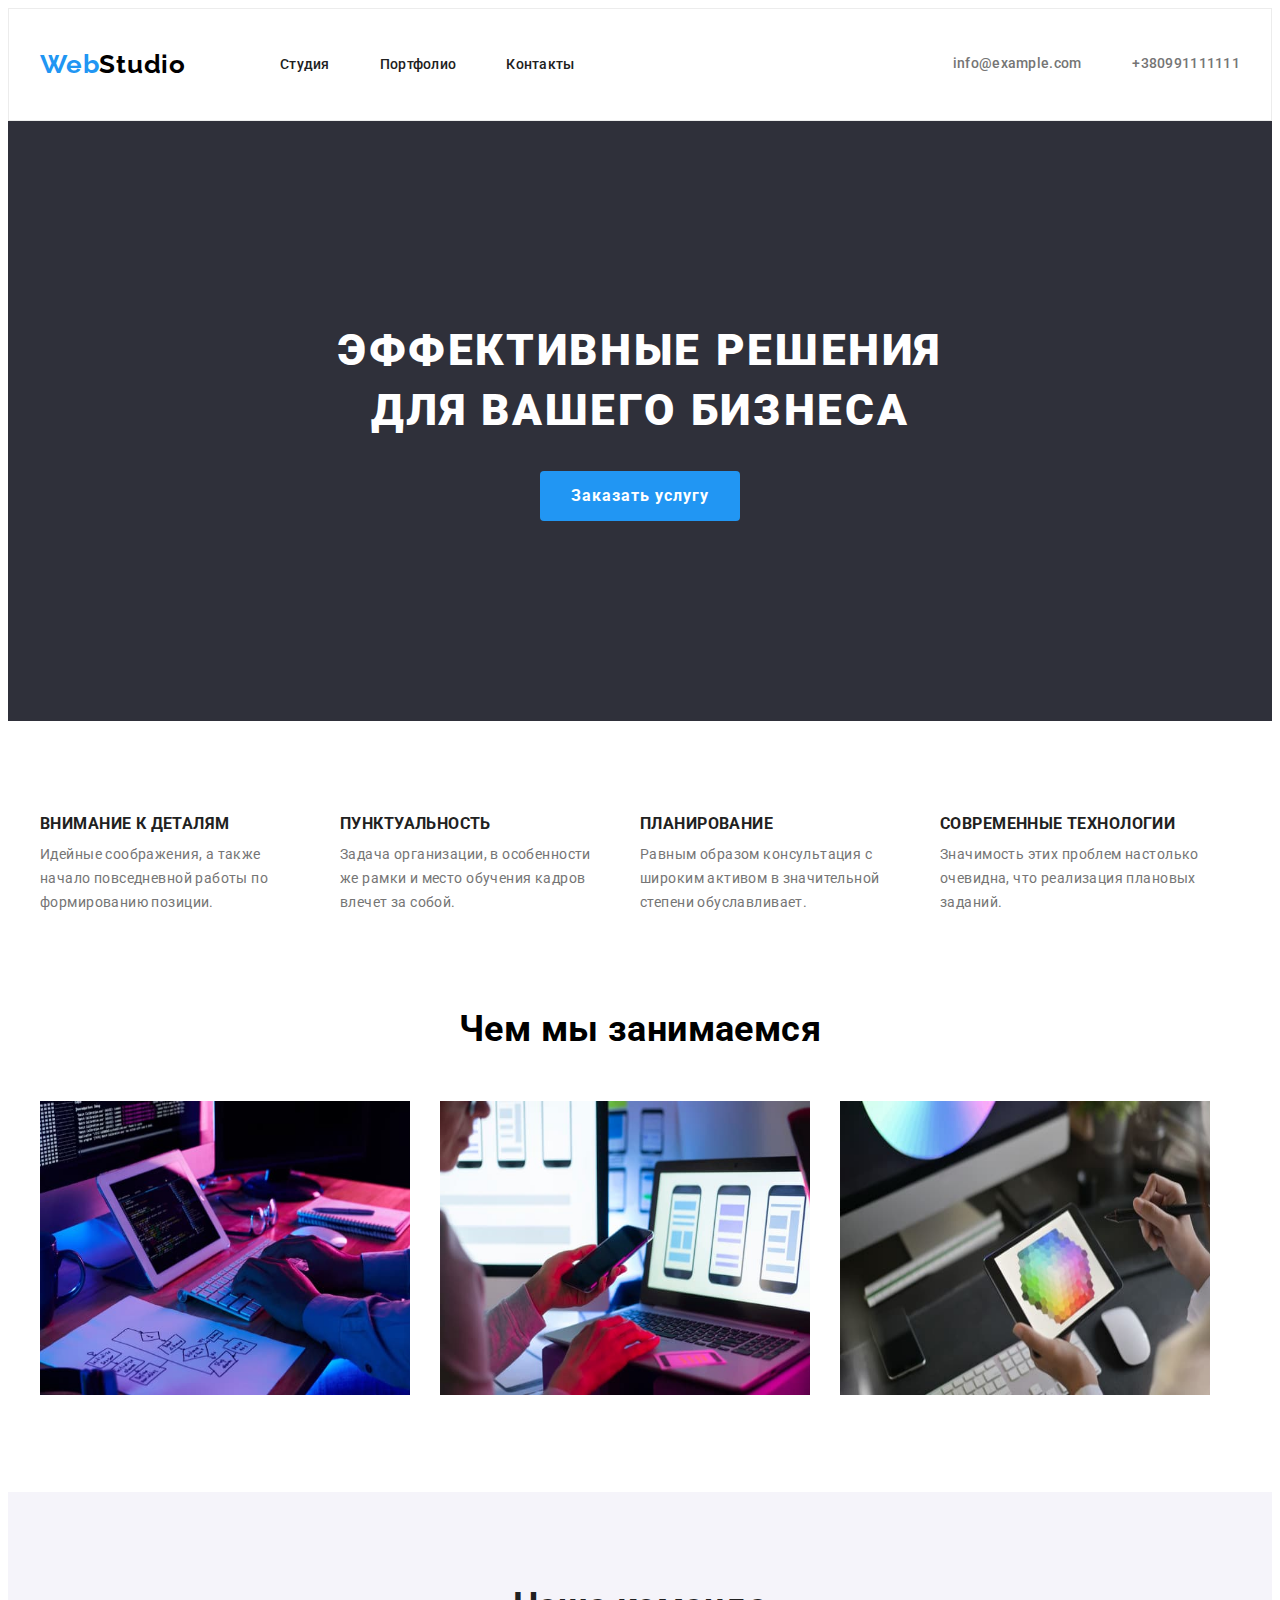
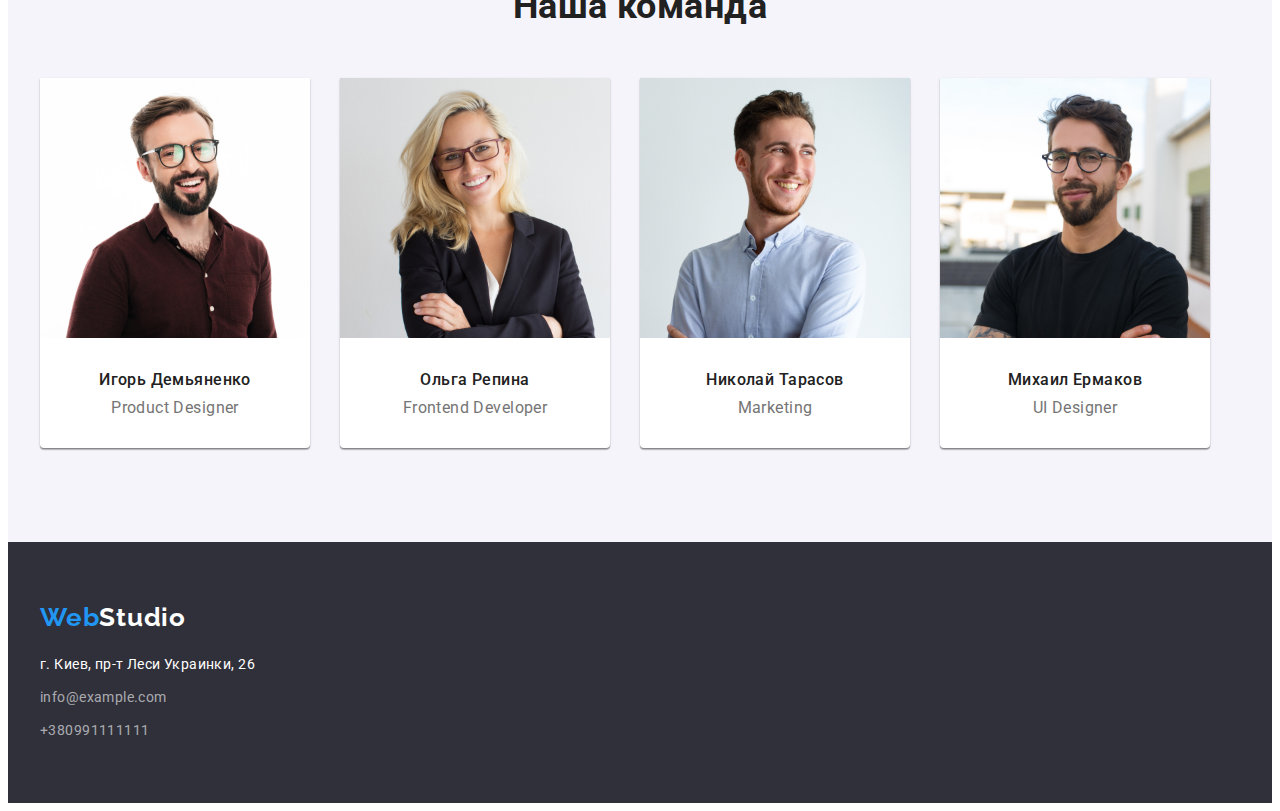
==== commit c5d66d43: "hw-3.0" ====
--- a/index.html
+++ b/index.html
@@ -90,23 +90,31 @@
                 <ul class="team-list list">
                     <li class="team-item">
                         <img src="images/igor_demyanenko.jpg" alt="igor_demyanenko" width="270" height="260">
-                        <h3 class="team-name-text link title">Игорь Демьяненко</h3>
-                        <p class="position-item-text success link spacing">Product Designer</p>
+                        <div class="team-item-list">
+                            <h3 class="team-name-text link title">Игорь Демьяненко</h3>
+                            <p class="position-item-text success link spacing">Product Designer</p>
+                        </div>
                     </li>
                     <li class="team-item">
                         <img src="images/olga_repina.jpg" alt="olga_repina" width="270" height="260" >
+                        <div class="team-item-list">
                         <h3 class="team-name-text link title">Ольга Репина</h3>
                         <p class="position-item-text success link">Frontend Developer</p>
+                        </div>
                     </li> 
                     <li class="team-item">
                         <img src="images/nikolai_tarasov.jpg" alt="nikolai_tarasov" width="270" height="260">
+                        <div class="team-item-list">
                         <h3 class="team-name-text link title">Николай Тарасов</h3>
                         <p class="position-item-text success link">Marketing</p>
+                        </div>
                     </li> 
                     <li class="team-item">
                         <img src="images/mihail_ermakov.jpg" alt="mihail_ermakov" width="270" height="260">
+                        <div class="team-item-list">
                         <h3 class="team-name-text link title">Михаил Ермаков</h3>
                         <p class="position-item-text success link">UI Designer</p>
+                        </div>
                     </li>
                 </ul>
             </div>
--- a/css/styles.css
+++ b/css/styles.css
@@ -70,6 +70,12 @@
     padding-bottom: 94px;   
     }  
 /*--------HEADER*------*/
+.page-header{
+    padding-top: 40px;
+    padding-bottom: 40px;
+    border: 1px solid #ECECEC;
+    background:var(--header-background-color);
+}
 .header-navigation{
     display: flex;
     align-items: center;
@@ -86,6 +92,7 @@
 .header-container{
     display: flex;
     align-items: center;
+    
 }
 .header-logo{
     font-family:'Raleway';
@@ -104,9 +111,6 @@
     padding-bottom: 23px;
     color: var(--header-studio-color)
 }
-.page-header{
-    background:var(--header-background-color);
-}
 .header-list{
     align-items: center;
 }
@@ -146,8 +150,8 @@
 }
 /*-------HERO------*/
 .hero{
-    padding-top:94px ;
-    padding-bottom:94px ;
+    padding-top:200px ;
+    padding-bottom:200px ;
     background-color: var(--hero-background-color);
 }
 .hero-container{
@@ -252,17 +256,21 @@
     box-shadow: 0px 1px 3px rgba(0, 0, 0, 0.12), 0px 1px 1px rgba(0, 0, 0, 0.14), 0px 2px 1px rgba(0, 0, 0, 0.2), 0px 1px 1px rgba(0, 0, 0, 0.14);
     border-radius: 0px 0px 4px 4px;  
 }
+.team-item-list{
+    padding-top: 30px;
+    padding-bottom: 30px;
+}
 .team-name-text { 
     font-weight: 500;
     line-height: 1.18;
     text-align: center;
-    padding-top: 30px;
+    margin-bottom: 10px;
+   
 }
 .position-item-text{
     font-weight: normal;
     line-height: 1.18;
-    text-align: center;
-    padding-top: 10px;
+    text-align: center;  
 }
 /*--------------CONTACTS-------------*/
 .contacts{
@@ -320,14 +328,18 @@
 .portfolio{
     padding-top: 94px;
     padding-bottom: 94px;
+   
 }
 .main-list{
     display: flex;
     justify-content: center;
     margin-bottom: 50px;
+    
 }
 .main-list-btn{
     margin-right: 8px;
+    
+    
 }
 .main-link-btn {
     font-family: inherit;
@@ -343,7 +355,9 @@
     padding-right: 22px;
     padding-bottom: 6px;
     padding-left: 22px;
-    cursor: pointer;   
+    cursor: pointer;
+    border: 0; 
+    border-radius: 4px; 
 }
 .main-link-btn {
     background-color:var(--title-background-color)
